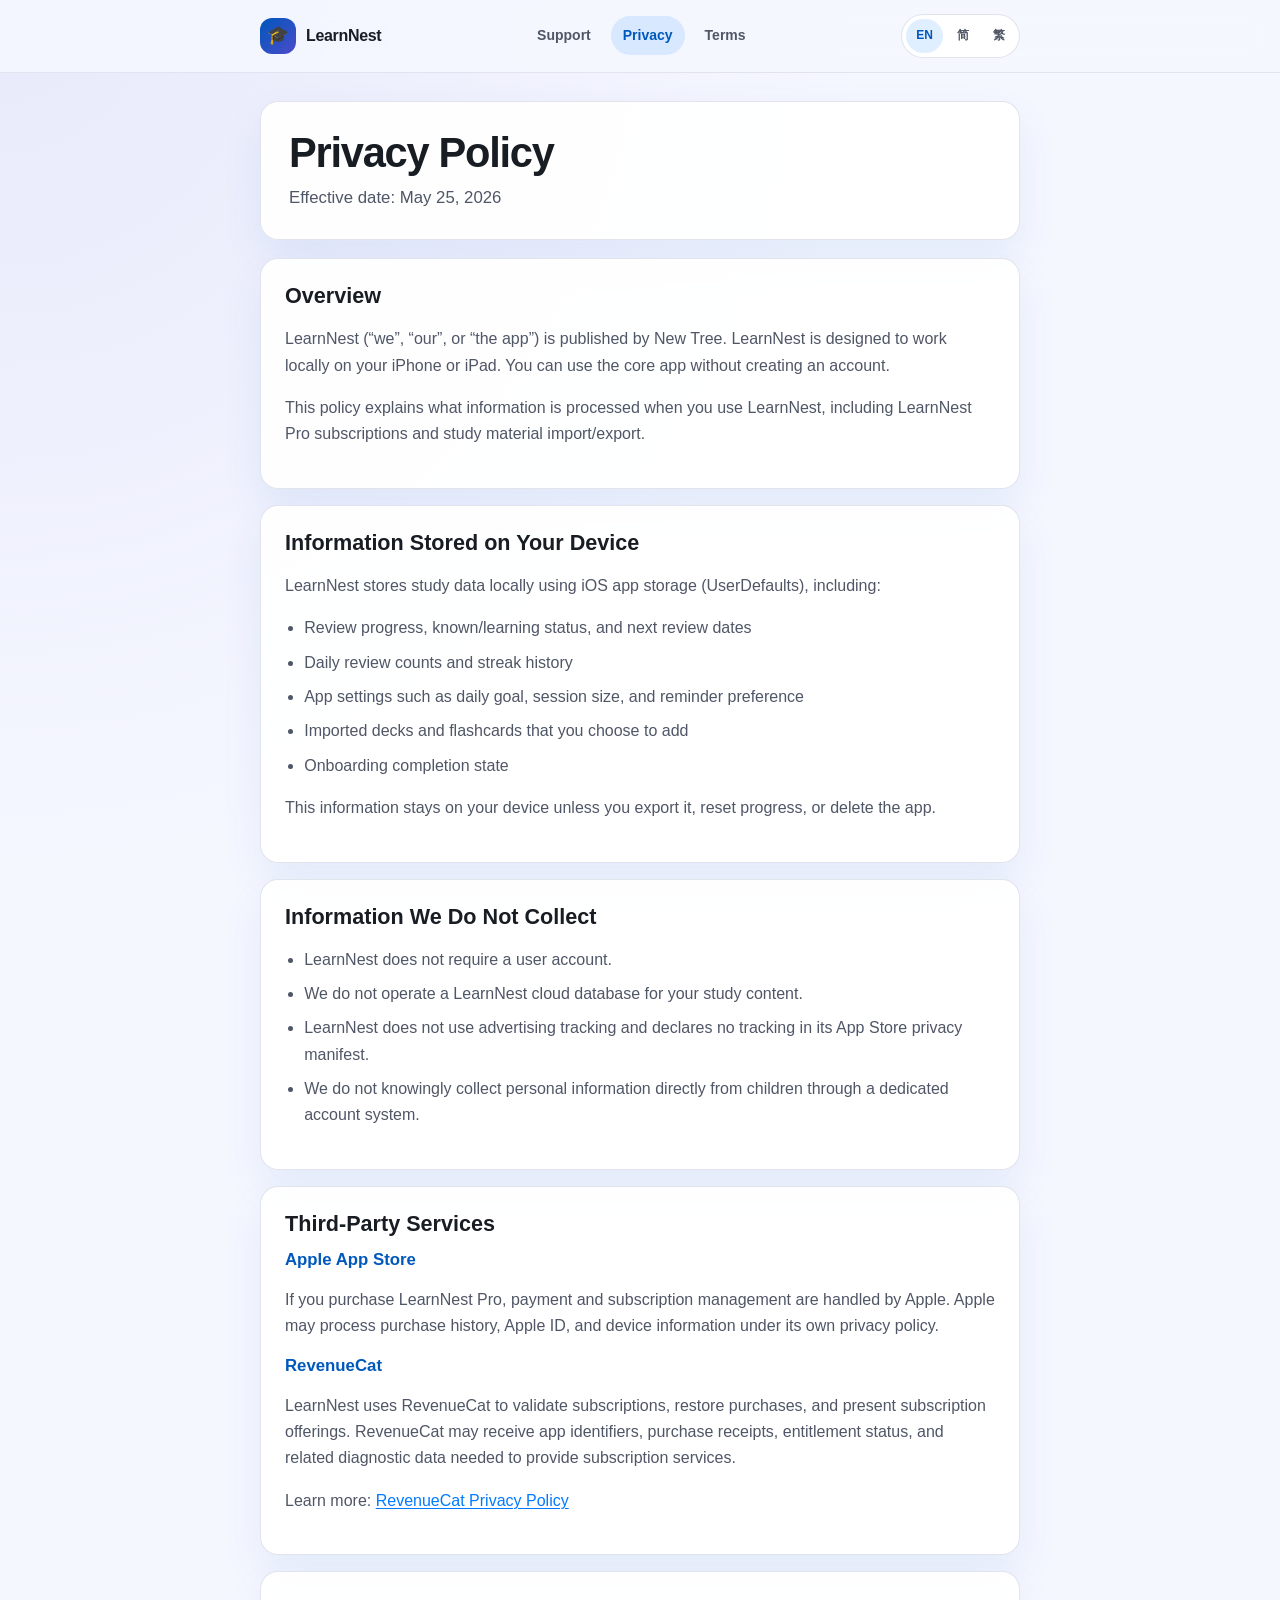
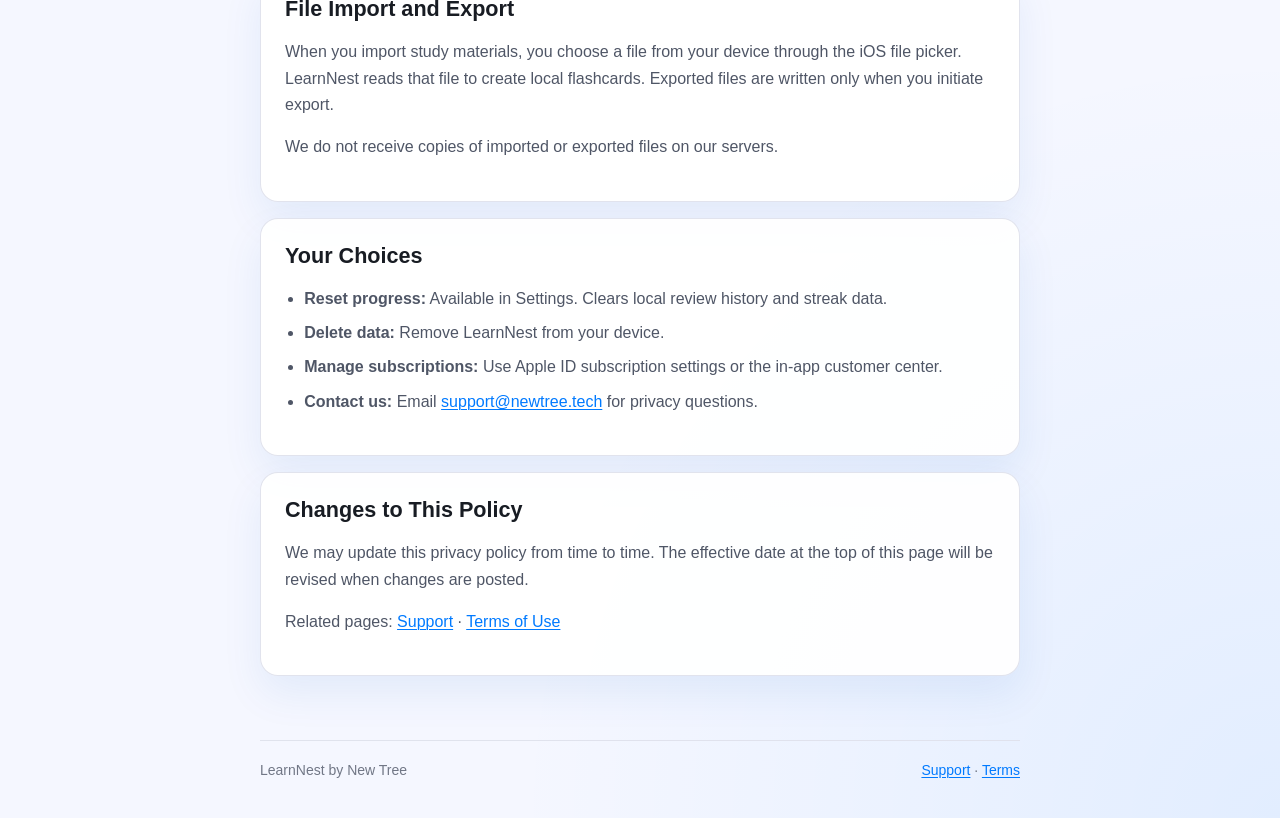
==== docs/privacy.html @ 3e52b4fb "Initial commit: LearnNest support site. Add static docs site with support, privacy, and terms pages " ====
<!DOCTYPE html>
<html lang="en">
<head>
  <meta charset="utf-8">
  <meta name="viewport" content="width=device-width, initial-scale=1">
  <title>LearnNest Privacy Policy</title>
  <meta name="description" content="Privacy policy for LearnNest on iOS.">
  <link rel="alternate" hreflang="en" href="privacy.html?lang=en">
  <link rel="alternate" hreflang="zh-Hans" href="privacy.html?lang=zh-Hans">
  <link rel="alternate" hreflang="zh-Hant" href="privacy.html?lang=zh-Hant">
  <link rel="stylesheet" href="css/site.css">
  <script defer src="js/site.js"></script>
</head>
<body>
  <header class="site-header">
    <div class="wrap">
      <a class="brand" href="index.html" data-localized-href="index.html">
        <span class="brand-mark" aria-hidden="true">🎓</span>
        <span>LearnNest</span>
      </a>
      <nav class="site-nav" aria-label="Site">
        <a href="index.html" data-localized-href="index.html" data-nav="support">Support</a>
        <a href="privacy.html" data-localized-href="privacy.html" aria-current="page" data-nav="privacy">Privacy</a>
        <a href="terms.html" data-localized-href="terms.html" data-nav="terms">Terms</a>
      </nav>
      <div class="lang-switcher" aria-label="Language">
        <button type="button" data-locale="en" aria-pressed="true">EN</button>
        <button type="button" data-locale="zh-Hans" aria-pressed="false">简</button>
        <button type="button" data-locale="zh-Hant" aria-pressed="false">繁</button>
      </div>
    </div>
  </header>

  <main class="wrap">
    <section class="hero" data-locale-content="en">
      <h1>Privacy Policy</h1>
      <p>Effective date: May 25, 2026</p>
    </section>
    <section class="hero" data-locale-content="zh-Hans" hidden>
      <h1>隐私政策</h1>
      <p>生效日期：2026 年 5 月 25 日</p>
    </section>
    <section class="hero" data-locale-content="zh-Hant" hidden>
      <h1>隱私權政策</h1>
      <p>生效日期：2026 年 5 月 25 日</p>
    </section>

    <article class="card" data-locale-content="en">
      <h2>Overview</h2>
      <p>LearnNest (“we”, “our”, or “the app”) is published by New Tree. LearnNest is designed to work locally on your iPhone or iPad. You can use the core app without creating an account.</p>
      <p>This policy explains what information is processed when you use LearnNest, including LearnNest Pro subscriptions and study material import/export.</p>
    </article>

    <article class="card" data-locale-content="zh-Hans" hidden>
      <h2>概述</h2>
      <p>学巢（LearnNest，“我们”或“本应用”）由 New Tree 发布。学巢设计为在您的 iPhone 或 iPad 上本地运行，核心功能无需创建账户。</p>
      <p>本政策说明您使用学巢（包括学巢 Pro 订阅与学习资料导入/导出）时会处理哪些信息。</p>
    </article>

    <article class="card" data-locale-content="zh-Hant" hidden>
      <h2>概述</h2>
      <p>學巢（LearnNest，「我們」或「本 App」）由 New Tree 發布。學巢設計為在您的 iPhone 或 iPad 上本地運作，核心功能無需建立帳號。</p>
      <p>本政策說明您使用學巢（包含學巢 Pro 訂閱與學習資料匯入/匯出）時會處理哪些資訊。</p>
    </article>

    <article class="card" data-locale-content="en">
      <h2>Information Stored on Your Device</h2>
      <p>LearnNest stores study data locally using iOS app storage (UserDefaults), including:</p>
      <ul>
        <li>Review progress, known/learning status, and next review dates</li>
        <li>Daily review counts and streak history</li>
        <li>App settings such as daily goal, session size, and reminder preference</li>
        <li>Imported decks and flashcards that you choose to add</li>
        <li>Onboarding completion state</li>
      </ul>
      <p>This information stays on your device unless you export it, reset progress, or delete the app.</p>
    </article>

    <article class="card" data-locale-content="zh-Hans" hidden>
      <h2>存储在您设备上的信息</h2>
      <p>学巢通过 iOS 本地存储（UserDefaults）保存学习数据，包括：</p>
      <ul>
        <li>复习进度、掌握/学习状态及下次复习时间</li>
        <li>每日复习次数与连续学习记录</li>
        <li>应用设置，如每日目标、单次学习数量和提醒偏好</li>
        <li>您主动导入的卡组与闪卡内容</li>
        <li>引导流程完成状态</li>
      </ul>
      <p>除非您主动导出、重置进度或删除应用，这些信息会保留在您的设备上。</p>
    </article>

    <article class="card" data-locale-content="zh-Hant" hidden>
      <h2>儲存在您裝置上的資訊</h2>
      <p>學巢透過 iOS 本地儲存（UserDefaults）保存學習資料，包括：</p>
      <ul>
        <li>複習進度、掌握/學習狀態及下次複習時間</li>
        <li>每日複習次數與連續學習紀錄</li>
        <li>App 設定，例如每日目標、單次學習數量與提醒偏好</li>
        <li>您主動匯入的卡組與閃卡內容</li>
        <li>引導流程完成狀態</li>
      </ul>
      <p>除非您主動匯出、重置進度或刪除 App，這些資訊會保留在您的裝置上。</p>
    </article>

    <article class="card" data-locale-content="en">
      <h2>Information We Do Not Collect</h2>
      <ul>
        <li>LearnNest does not require a user account.</li>
        <li>We do not operate a LearnNest cloud database for your study content.</li>
        <li>LearnNest does not use advertising tracking and declares no tracking in its App Store privacy manifest.</li>
        <li>We do not knowingly collect personal information directly from children through a dedicated account system.</li>
      </ul>
    </article>

    <article class="card" data-locale-content="zh-Hans" hidden>
      <h2>我们不收集的信息</h2>
      <ul>
        <li>学巢不要求用户注册账户。</li>
        <li>我们不会为您的学习内容运营学巢云端数据库。</li>
        <li>学巢不使用广告追踪，并在 App Store 隐私清单中声明不进行追踪。</li>
        <li>我们不会通过独立账户系统主动向儿童收集个人信息。</li>
      </ul>
    </article>

    <article class="card" data-locale-content="zh-Hant" hidden>
      <h2>我們不收集的資訊</h2>
      <ul>
        <li>學巢不要求使用者註冊帳號。</li>
        <li>我們不會為您的學習內容營運學巢雲端資料庫。</li>
        <li>學巢不使用廣告追蹤，並在 App Store 隱私清單中聲明不進行追蹤。</li>
        <li>我們不會透過獨立帳號系統主動向兒童收集個人資訊。</li>
      </ul>
    </article>

    <article class="card" data-locale-content="en">
      <h2>Third-Party Services</h2>
      <h3>Apple App Store</h3>
      <p>If you purchase LearnNest Pro, payment and subscription management are handled by Apple. Apple may process purchase history, Apple ID, and device information under its own privacy policy.</p>
      <h3>RevenueCat</h3>
      <p>LearnNest uses RevenueCat to validate subscriptions, restore purchases, and present subscription offerings. RevenueCat may receive app identifiers, purchase receipts, entitlement status, and related diagnostic data needed to provide subscription services.</p>
      <p>Learn more: <a href="https://www.revenuecat.com/privacy/" rel="noopener noreferrer">RevenueCat Privacy Policy</a></p>
    </article>

    <article class="card" data-locale-content="zh-Hans" hidden>
      <h2>第三方服务</h2>
      <h3>Apple App Store</h3>
      <p>若您购买学巢 Pro，付款与订阅管理由 Apple 处理。Apple 可能根据其隐私政策处理购买记录、Apple ID 和设备信息。</p>
      <h3>RevenueCat</h3>
      <p>学巢使用 RevenueCat 验证订阅、恢复购买并展示订阅方案。RevenueCat 可能接收应用标识、购买凭证、权益状态及提供订阅服务所需的诊断数据。</p>
      <p>了解更多：<a href="https://www.revenuecat.com/privacy/" rel="noopener noreferrer">RevenueCat 隐私政策</a></p>
    </article>

    <article class="card" data-locale-content="zh-Hant" hidden>
      <h2>第三方服務</h2>
      <h3>Apple App Store</h3>
      <p>若您購買學巢 Pro，付款與訂閱管理由 Apple 處理。Apple 可能依其隱私權政策處理購買紀錄、Apple ID 與裝置資訊。</p>
      <h3>RevenueCat</h3>
      <p>學巢使用 RevenueCat 驗證訂閱、恢復購買並顯示訂閱方案。RevenueCat 可能接收 App 識別資訊、購買憑證、權益狀態及提供訂閱服務所需的診斷資料。</p>
      <p>了解更多：<a href="https://www.revenuecat.com/privacy/" rel="noopener noreferrer">RevenueCat 隱私權政策</a></p>
    </article>

    <article class="card" data-locale-content="en">
      <h2>File Import and Export</h2>
      <p>When you import study materials, you choose a file from your device through the iOS file picker. LearnNest reads that file to create local flashcards. Exported files are written only when you initiate export.</p>
      <p>We do not receive copies of imported or exported files on our servers.</p>
    </article>

    <article class="card" data-locale-content="zh-Hans" hidden>
      <h2>文件导入与导出</h2>
      <p>导入学习资料时，您通过 iOS 文件选择器从设备中选择文件。学巢读取该文件并在本地创建闪卡。导出文件仅在您主动操作时生成。</p>
      <p>我们不会在我们的服务器上接收导入或导出文件的副本。</p>
    </article>

    <article class="card" data-locale-content="zh-Hant" hidden>
      <h2>檔案匯入與匯出</h2>
      <p>匯入學習資料時，您透過 iOS 檔案選擇器從裝置中選擇檔案。學巢讀取該檔案並在本地建立閃卡。匯出檔案僅在您主動操作時產生。</p>
      <p>我們不會在我們的伺服器上接收匯入或匯出檔案的副本。</p>
    </article>

    <article class="card" data-locale-content="en">
      <h2>Your Choices</h2>
      <ul>
        <li><strong>Reset progress:</strong> Available in Settings. Clears local review history and streak data.</li>
        <li><strong>Delete data:</strong> Remove LearnNest from your device.</li>
        <li><strong>Manage subscriptions:</strong> Use Apple ID subscription settings or the in-app customer center.</li>
        <li><strong>Contact us:</strong> Email <a href="mailto:support@newtree.tech">support@newtree.tech</a> for privacy questions.</li>
      </ul>
    </article>

    <article class="card" data-locale-content="zh-Hans" hidden>
      <h2>您的选择</h2>
      <ul>
        <li><strong>重置进度：</strong>可在设置中操作，清除本地复习记录与连续天数。</li>
        <li><strong>删除数据：</strong>从设备中删除学巢应用。</li>
        <li><strong>管理订阅：</strong>通过 Apple ID 订阅设置或应用内客服中心管理。</li>
        <li><strong>联系我们：</strong>隐私相关问题请发送邮件至 <a href="mailto:support@newtree.tech">support@newtree.tech</a>。</li>
      </ul>
    </article>

    <article class="card" data-locale-content="zh-Hant" hidden>
      <h2>您的選擇</h2>
      <ul>
        <li><strong>重置進度：</strong>可在設定中操作，清除本地複習紀錄與連續天數。</li>
        <li><strong>刪除資料：</strong>從裝置中刪除學巢 App。</li>
        <li><strong>管理訂閱：</strong>透過 Apple ID 訂閱設定或 App 內客服中心管理。</li>
        <li><strong>聯絡我們：</strong>隱私相關問題請寄信至 <a href="mailto:support@newtree.tech">support@newtree.tech</a>。</li>
      </ul>
    </article>

    <article class="card" data-locale-content="en">
      <h2>Changes to This Policy</h2>
      <p>We may update this privacy policy from time to time. The effective date at the top of this page will be revised when changes are posted.</p>
      <p>Related pages: <a href="index.html" data-localized-href="index.html">Support</a> · <a href="terms.html" data-localized-href="terms.html">Terms of Use</a></p>
    </article>

    <article class="card" data-locale-content="zh-Hans" hidden>
      <h2>政策变更</h2>
      <p>我们可能会不时更新本隐私政策。如有变更，将更新本页顶部的生效日期。</p>
      <p>相关页面：<a href="index.html" data-localized-href="index.html">技术支持</a> · <a href="terms.html" data-localized-href="terms.html">使用条款</a></p>
    </article>

    <article class="card" data-locale-content="zh-Hant" hidden>
      <h2>政策變更</h2>
      <p>我們可能會不時更新本隱私權政策。如有變更，將更新本頁頂端的生效日期。</p>
      <p>相關頁面：<a href="index.html" data-localized-href="index.html">技術支援</a> · <a href="terms.html" data-localized-href="terms.html">使用條款</a></p>
    </article>
  </main>

  <footer class="site-footer">
    <div class="wrap">
      <span data-footer-brand>LearnNest by New Tree</span>
      <span>
        <a href="index.html" data-localized-href="index.html" data-nav="support">Support</a>
        ·
        <a href="terms.html" data-localized-href="terms.html" data-nav="terms">Terms</a>
      </span>
    </div>
  </footer>
</body>
</html>
---- docs/css/site.css ----
:root {
  color-scheme: light;
  --bg: #f5f7ff;
  --surface: #ffffff;
  --surface-mid: #ececf9;
  --text: #181c23;
  --text-secondary: #4f5666;
  --outline: #717786;
  --primary: #0058bc;
  --primary-bright: #007aff;
  --secondary: #4c4aca;
  --success: #24b351;
  --shadow: 0 18px 40px rgba(0, 88, 188, 0.08);
  --radius: 18px;
  --max-width: 760px;
  --font: "SF Pro Text", "SF Pro Display", -apple-system, BlinkMacSystemFont, "Segoe UI", Roboto, "Helvetica Neue", Arial, "PingFang SC", "Hiragino Sans GB", "Microsoft YaHei", sans-serif;
}

* {
  box-sizing: border-box;
}

html {
  scroll-behavior: smooth;
}

body {
  margin: 0;
  font-family: var(--font);
  background:
    radial-gradient(circle at top left, rgba(76, 74, 202, 0.08), transparent 32%),
    radial-gradient(circle at bottom right, rgba(0, 122, 255, 0.08), transparent 28%),
    var(--bg);
  color: var(--text);
  line-height: 1.65;
}

a {
  color: var(--primary-bright);
  text-decoration-thickness: 1px;
  text-underline-offset: 2px;
}

a:hover {
  color: var(--primary);
}

.wrap {
  width: min(calc(100% - 32px), var(--max-width));
  margin: 0 auto;
}

.site-header {
  position: sticky;
  top: 0;
  z-index: 10;
  backdrop-filter: blur(14px);
  background: rgba(245, 247, 255, 0.88);
  border-bottom: 1px solid rgba(224, 226, 237, 0.9);
}

.site-header .wrap {
  display: flex;
  align-items: center;
  justify-content: space-between;
  gap: 16px;
  padding: 14px 0;
}

.brand {
  display: inline-flex;
  align-items: center;
  gap: 10px;
  color: var(--text);
  text-decoration: none;
  font-weight: 700;
  letter-spacing: -0.02em;
}

.brand-mark {
  width: 36px;
  height: 36px;
  border-radius: 12px;
  display: grid;
  place-items: center;
  background: linear-gradient(135deg, var(--primary), var(--secondary));
  color: #fff;
  font-size: 18px;
}

.site-nav {
  display: flex;
  flex-wrap: wrap;
  gap: 8px;
}

.site-nav a {
  color: var(--text-secondary);
  text-decoration: none;
  padding: 8px 12px;
  border-radius: 999px;
  font-size: 14px;
  font-weight: 600;
}

.site-nav a[aria-current="page"] {
  background: rgba(0, 122, 255, 0.12);
  color: var(--primary);
}

.lang-switcher {
  display: inline-flex;
  gap: 4px;
  padding: 4px;
  border-radius: 999px;
  background: var(--surface);
  border: 1px solid rgba(224, 226, 237, 0.95);
}

.lang-switcher button {
  border: 0;
  background: transparent;
  color: var(--text-secondary);
  font: inherit;
  font-size: 12px;
  font-weight: 700;
  padding: 7px 10px;
  border-radius: 999px;
  cursor: pointer;
}

.lang-switcher button[aria-pressed="true"] {
  background: rgba(0, 122, 255, 0.12);
  color: var(--primary);
}

main {
  padding: 28px 0 48px;
}

.hero,
.card {
  background: rgba(255, 255, 255, 0.92);
  border: 1px solid rgba(224, 226, 237, 0.95);
  border-radius: var(--radius);
  box-shadow: var(--shadow);
}

.hero {
  padding: 28px;
  margin-bottom: 18px;
}

.hero h1 {
  margin: 0 0 8px;
  font-size: clamp(2rem, 4vw, 2.6rem);
  line-height: 1.1;
  letter-spacing: -0.03em;
}

.hero p {
  margin: 0;
  color: var(--text-secondary);
  font-size: 1.05rem;
}

.card {
  padding: 24px;
  margin-bottom: 16px;
}

.card h2,
.card h3 {
  margin-top: 0;
  line-height: 1.25;
}

.card h2 {
  font-size: 1.35rem;
  margin-bottom: 12px;
}

.card h3 {
  font-size: 1.05rem;
  margin-bottom: 8px;
  color: var(--primary);
}

.card p,
.card li {
  color: var(--text-secondary);
}

.card ul,
.card ol {
  padding-left: 1.2rem;
}

.card li + li {
  margin-top: 8px;
}

.meta-grid {
  display: grid;
  grid-template-columns: repeat(auto-fit, minmax(180px, 1fr));
  gap: 12px;
  margin-top: 16px;
}

.meta-item {
  padding: 14px;
  border-radius: 14px;
  background: var(--surface-mid);
}

.meta-item strong {
  display: block;
  font-size: 12px;
  text-transform: uppercase;
  letter-spacing: 0.04em;
  color: var(--outline);
  margin-bottom: 4px;
}

.cta-row {
  display: flex;
  flex-wrap: wrap;
  gap: 10px;
  margin-top: 18px;
}

.button-link {
  display: inline-flex;
  align-items: center;
  justify-content: center;
  min-height: 44px;
  padding: 0 16px;
  border-radius: 12px;
  background: var(--primary-bright);
  color: #fff !important;
  text-decoration: none;
  font-weight: 700;
}

.button-link.secondary {
  background: rgba(0, 122, 255, 0.12);
  color: var(--primary) !important;
}

.site-footer {
  padding: 0 0 36px;
  color: var(--outline);
  font-size: 14px;
}

.site-footer .wrap {
  display: flex;
  flex-wrap: wrap;
  gap: 10px 18px;
  justify-content: space-between;
  border-top: 1px solid rgba(224, 226, 237, 0.95);
  padding-top: 18px;
}

[hidden] {
  display: none !important;
}

@media (max-width: 720px) {
  .site-header .wrap {
    flex-wrap: wrap;
  }

  .site-nav {
    order: 3;
    width: 100%;
  }

  .hero,
  .card {
    padding: 20px;
  }
}
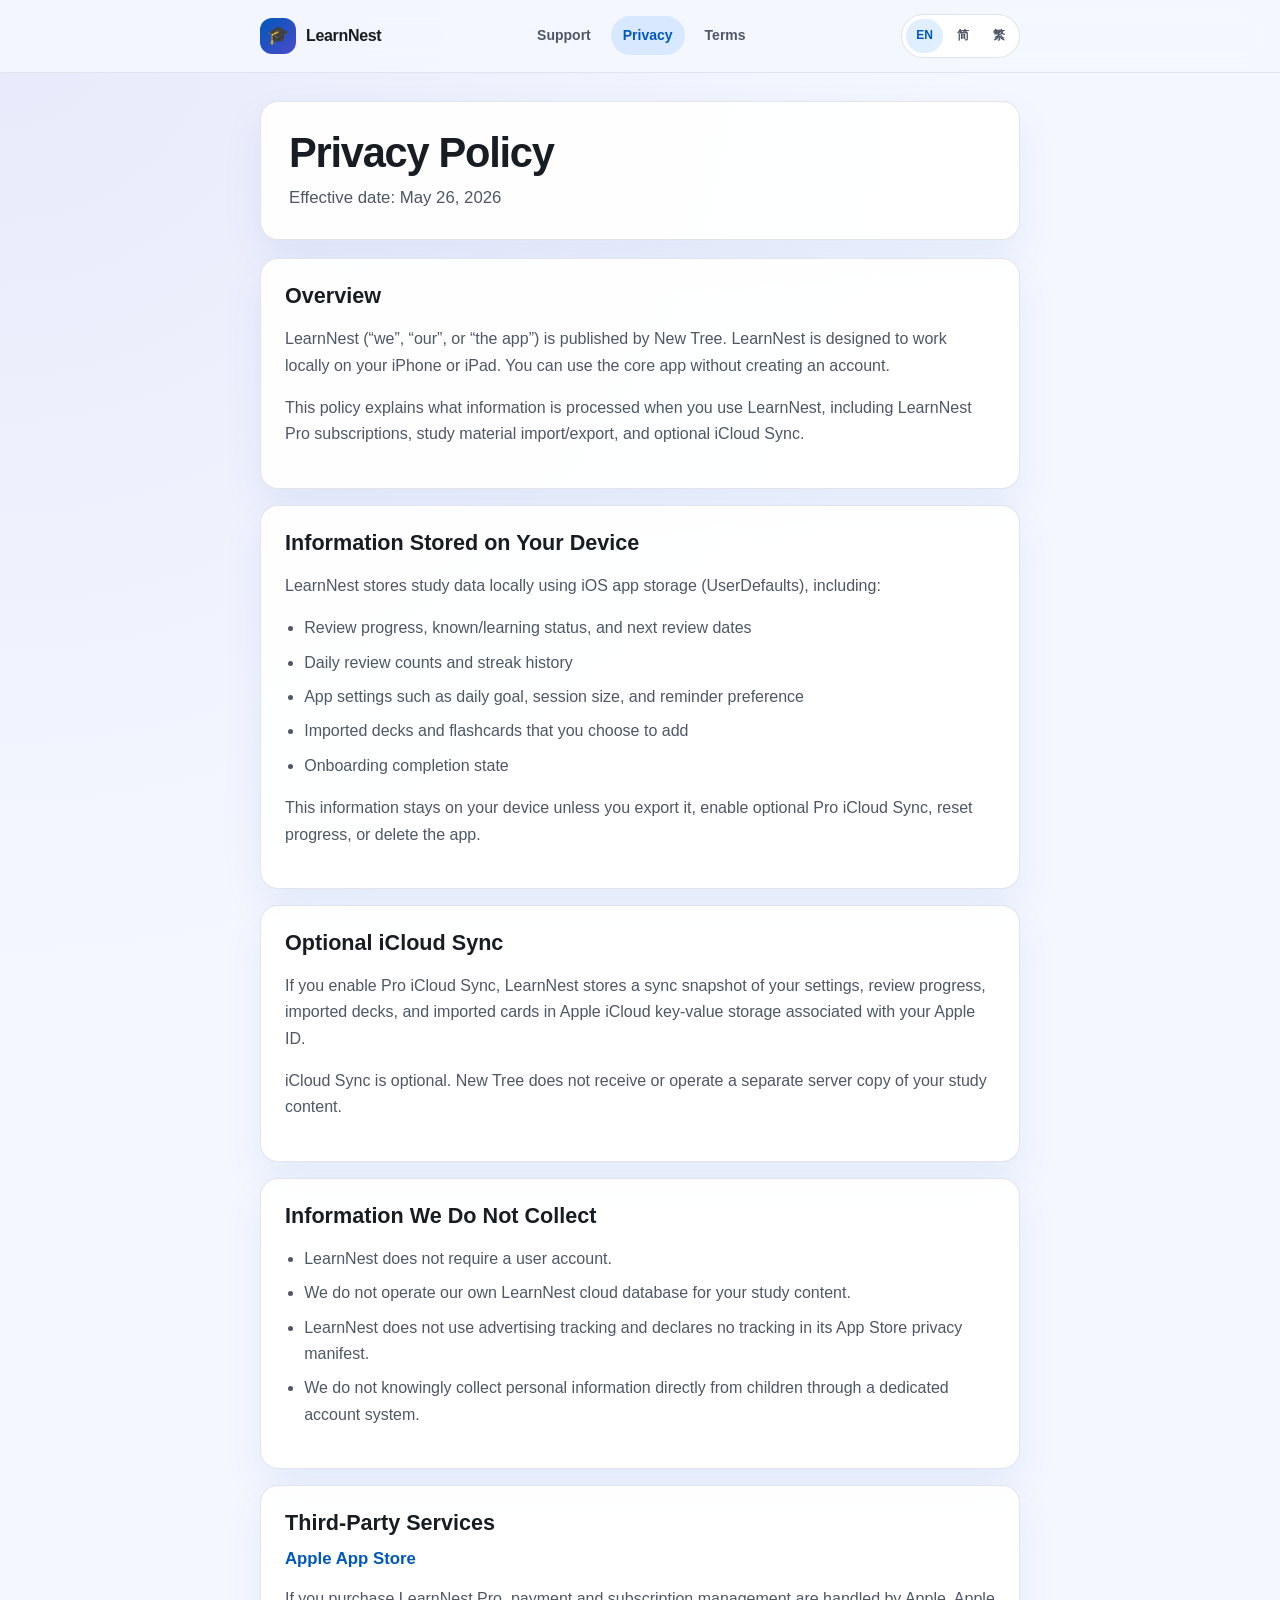
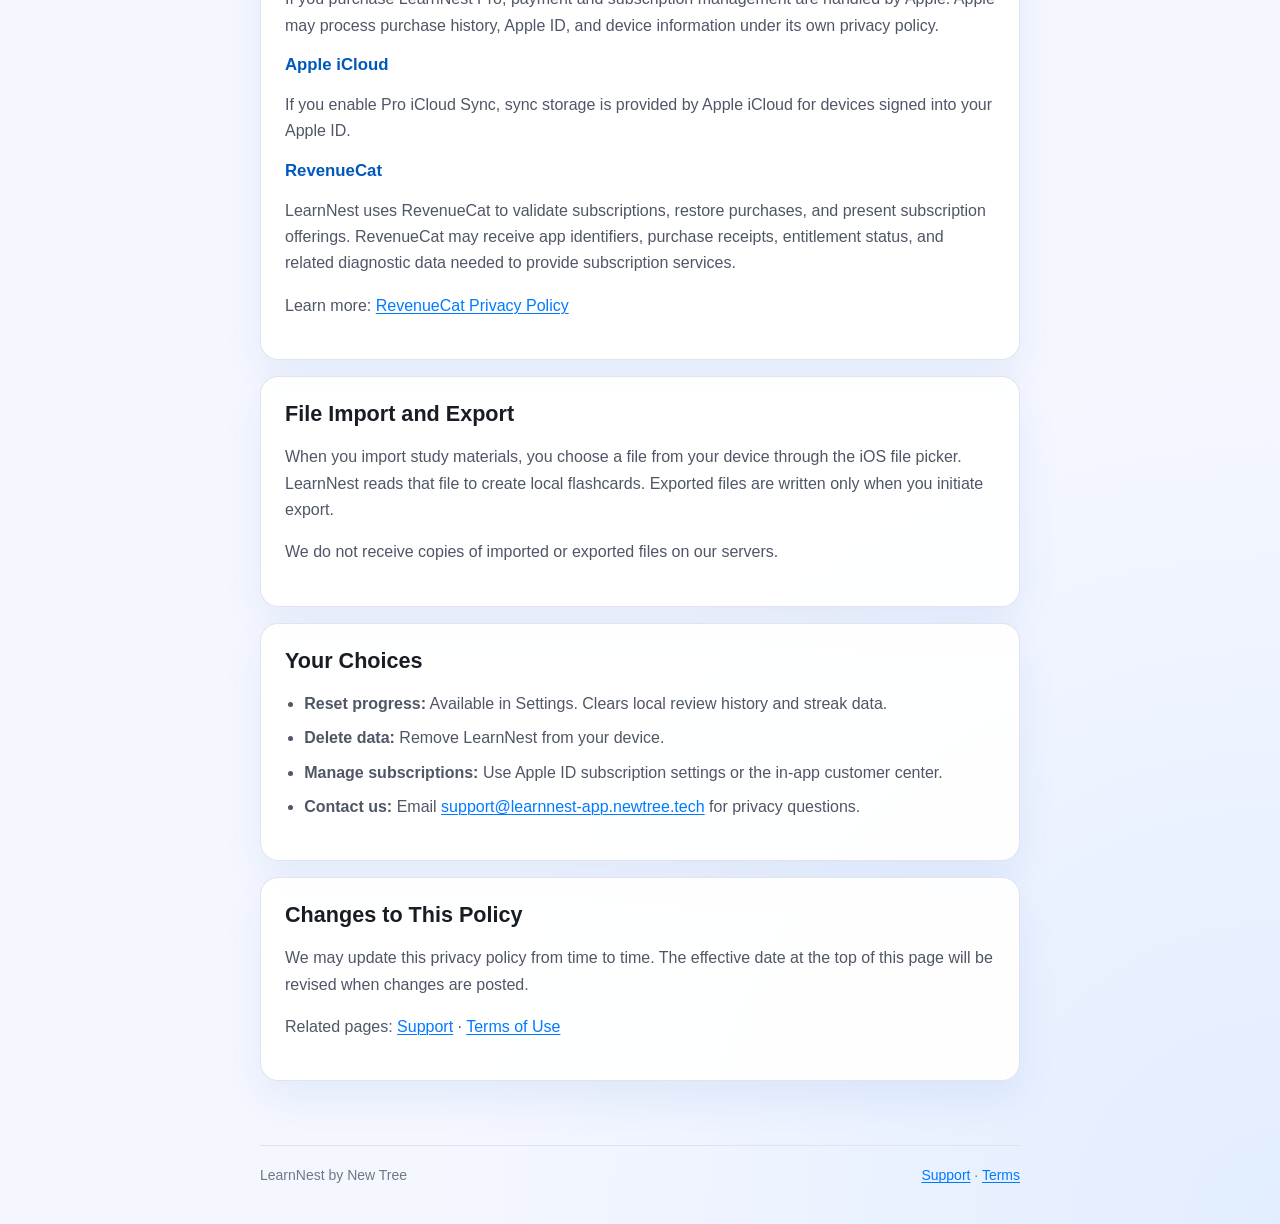
==== commit 64aa6bf4: "updated docs" ====
--- a/docs/privacy.html
+++ b/docs/privacy.html
@@ -34,33 +34,33 @@
   <main class="wrap">
     <section class="hero" data-locale-content="en">
       <h1>Privacy Policy</h1>
-      <p>Effective date: May 25, 2026</p>
+      <p>Effective date: May 26, 2026</p>
     </section>
     <section class="hero" data-locale-content="zh-Hans" hidden>
       <h1>隐私政策</h1>
-      <p>生效日期：2026 年 5 月 25 日</p>
+      <p>生效日期：2026 年 5 月 26 日</p>
     </section>
     <section class="hero" data-locale-content="zh-Hant" hidden>
       <h1>隱私權政策</h1>
-      <p>生效日期：2026 年 5 月 25 日</p>
+      <p>生效日期：2026 年 5 月 26 日</p>
     </section>
 
     <article class="card" data-locale-content="en">
       <h2>Overview</h2>
       <p>LearnNest (“we”, “our”, or “the app”) is published by New Tree. LearnNest is designed to work locally on your iPhone or iPad. You can use the core app without creating an account.</p>
-      <p>This policy explains what information is processed when you use LearnNest, including LearnNest Pro subscriptions and study material import/export.</p>
+      <p>This policy explains what information is processed when you use LearnNest, including LearnNest Pro subscriptions, study material import/export, and optional iCloud Sync.</p>
     </article>
 
     <article class="card" data-locale-content="zh-Hans" hidden>
       <h2>概述</h2>
       <p>学巢（LearnNest，“我们”或“本应用”）由 New Tree 发布。学巢设计为在您的 iPhone 或 iPad 上本地运行，核心功能无需创建账户。</p>
-      <p>本政策说明您使用学巢（包括学巢 Pro 订阅与学习资料导入/导出）时会处理哪些信息。</p>
+      <p>本政策说明您使用学巢（包括学巢 Pro 订阅、学习资料导入/导出与可选 iCloud 同步）时会处理哪些信息。</p>
     </article>
 
     <article class="card" data-locale-content="zh-Hant" hidden>
       <h2>概述</h2>
       <p>學巢（LearnNest，「我們」或「本 App」）由 New Tree 發布。學巢設計為在您的 iPhone 或 iPad 上本地運作，核心功能無需建立帳號。</p>
-      <p>本政策說明您使用學巢（包含學巢 Pro 訂閱與學習資料匯入/匯出）時會處理哪些資訊。</p>
+      <p>本政策說明您使用學巢（包含學巢 Pro 訂閱、學習資料匯入/匯出與可選 iCloud 同步）時會處理哪些資訊。</p>
     </article>
 
     <article class="card" data-locale-content="en">
@@ -73,7 +73,7 @@
         <li>Imported decks and flashcards that you choose to add</li>
         <li>Onboarding completion state</li>
       </ul>
-      <p>This information stays on your device unless you export it, reset progress, or delete the app.</p>
+      <p>This information stays on your device unless you export it, enable optional Pro iCloud Sync, reset progress, or delete the app.</p>
     </article>
 
     <article class="card" data-locale-content="zh-Hans" hidden>
@@ -86,7 +86,7 @@
         <li>您主动导入的卡组与闪卡内容</li>
         <li>引导流程完成状态</li>
       </ul>
-      <p>除非您主动导出、重置进度或删除应用，这些信息会保留在您的设备上。</p>
+      <p>除非您主动导出、启用可选 Pro iCloud 同步、重置进度或删除应用，这些信息会保留在您的设备上。</p>
     </article>
 
     <article class="card" data-locale-content="zh-Hant" hidden>
@@ -99,14 +99,32 @@
         <li>您主動匯入的卡組與閃卡內容</li>
         <li>引導流程完成狀態</li>
       </ul>
-      <p>除非您主動匯出、重置進度或刪除 App，這些資訊會保留在您的裝置上。</p>
+      <p>除非您主動匯出、啟用可選 Pro iCloud 同步、重置進度或刪除 App，這些資訊會保留在您的裝置上。</p>
+    </article>
+
+    <article class="card" data-locale-content="en">
+      <h2>Optional iCloud Sync</h2>
+      <p>If you enable Pro iCloud Sync, LearnNest stores a sync snapshot of your settings, review progress, imported decks, and imported cards in Apple iCloud key-value storage associated with your Apple ID.</p>
+      <p>iCloud Sync is optional. New Tree does not receive or operate a separate server copy of your study content.</p>
+    </article>
+
+    <article class="card" data-locale-content="zh-Hans" hidden>
+      <h2>可选 iCloud 同步</h2>
+      <p>如果您启用 Pro iCloud 同步，学巢会将应用设置、复习进度、已导入卡组和卡片的同步快照保存到与您 Apple ID 关联的 Apple iCloud 键值存储中。</p>
+      <p>iCloud 同步是可选功能。New Tree 不会接收或运营您的学习内容的单独服务器副本。</p>
+    </article>
+
+    <article class="card" data-locale-content="zh-Hant" hidden>
+      <h2>可選 iCloud 同步</h2>
+      <p>如果您啟用 Pro iCloud 同步，學巢會將 App 設定、複習進度、已匯入卡組和卡片的同步快照保存到與您 Apple ID 關聯的 Apple iCloud 鍵值儲存中。</p>
+      <p>iCloud 同步是可選功能。New Tree 不會接收或營運您的學習內容的單獨伺服器副本。</p>
     </article>
 
     <article class="card" data-locale-content="en">
       <h2>Information We Do Not Collect</h2>
       <ul>
         <li>LearnNest does not require a user account.</li>
-        <li>We do not operate a LearnNest cloud database for your study content.</li>
+        <li>We do not operate our own LearnNest cloud database for your study content.</li>
         <li>LearnNest does not use advertising tracking and declares no tracking in its App Store privacy manifest.</li>
         <li>We do not knowingly collect personal information directly from children through a dedicated account system.</li>
       </ul>
@@ -116,7 +134,7 @@
       <h2>我们不收集的信息</h2>
       <ul>
         <li>学巢不要求用户注册账户。</li>
-        <li>我们不会为您的学习内容运营学巢云端数据库。</li>
+        <li>我们不会为您的学习内容运营自己的学巢云端数据库。</li>
         <li>学巢不使用广告追踪，并在 App Store 隐私清单中声明不进行追踪。</li>
         <li>我们不会通过独立账户系统主动向儿童收集个人信息。</li>
       </ul>
@@ -126,7 +144,7 @@
       <h2>我們不收集的資訊</h2>
       <ul>
         <li>學巢不要求使用者註冊帳號。</li>
-        <li>我們不會為您的學習內容營運學巢雲端資料庫。</li>
+        <li>我們不會為您的學習內容營運自己的學巢雲端資料庫。</li>
         <li>學巢不使用廣告追蹤，並在 App Store 隱私清單中聲明不進行追蹤。</li>
         <li>我們不會透過獨立帳號系統主動向兒童收集個人資訊。</li>
       </ul>
@@ -136,6 +154,8 @@
       <h2>Third-Party Services</h2>
       <h3>Apple App Store</h3>
       <p>If you purchase LearnNest Pro, payment and subscription management are handled by Apple. Apple may process purchase history, Apple ID, and device information under its own privacy policy.</p>
+      <h3>Apple iCloud</h3>
+      <p>If you enable Pro iCloud Sync, sync storage is provided by Apple iCloud for devices signed into your Apple ID.</p>
       <h3>RevenueCat</h3>
       <p>LearnNest uses RevenueCat to validate subscriptions, restore purchases, and present subscription offerings. RevenueCat may receive app identifiers, purchase receipts, entitlement status, and related diagnostic data needed to provide subscription services.</p>
       <p>Learn more: <a href="https://www.revenuecat.com/privacy/" rel="noopener noreferrer">RevenueCat Privacy Policy</a></p>
@@ -145,6 +165,8 @@
       <h2>第三方服务</h2>
       <h3>Apple App Store</h3>
       <p>若您购买学巢 Pro，付款与订阅管理由 Apple 处理。Apple 可能根据其隐私政策处理购买记录、Apple ID 和设备信息。</p>
+      <h3>Apple iCloud</h3>
+      <p>若您启用 Pro iCloud 同步，同步存储由 Apple iCloud 为登录您 Apple ID 的设备提供。</p>
       <h3>RevenueCat</h3>
       <p>学巢使用 RevenueCat 验证订阅、恢复购买并展示订阅方案。RevenueCat 可能接收应用标识、购买凭证、权益状态及提供订阅服务所需的诊断数据。</p>
       <p>了解更多：<a href="https://www.revenuecat.com/privacy/" rel="noopener noreferrer">RevenueCat 隐私政策</a></p>
@@ -154,6 +176,8 @@
       <h2>第三方服務</h2>
       <h3>Apple App Store</h3>
       <p>若您購買學巢 Pro，付款與訂閱管理由 Apple 處理。Apple 可能依其隱私權政策處理購買紀錄、Apple ID 與裝置資訊。</p>
+      <h3>Apple iCloud</h3>
+      <p>若您啟用 Pro iCloud 同步，同步儲存由 Apple iCloud 為登入您 Apple ID 的裝置提供。</p>
       <h3>RevenueCat</h3>
       <p>學巢使用 RevenueCat 驗證訂閱、恢復購買並顯示訂閱方案。RevenueCat 可能接收 App 識別資訊、購買憑證、權益狀態及提供訂閱服務所需的診斷資料。</p>
       <p>了解更多：<a href="https://www.revenuecat.com/privacy/" rel="noopener noreferrer">RevenueCat 隱私權政策</a></p>
@@ -183,7 +207,7 @@
         <li><strong>Reset progress:</strong> Available in Settings. Clears local review history and streak data.</li>
         <li><strong>Delete data:</strong> Remove LearnNest from your device.</li>
         <li><strong>Manage subscriptions:</strong> Use Apple ID subscription settings or the in-app customer center.</li>
-        <li><strong>Contact us:</strong> Email <a href="mailto:support@newtree.tech">support@newtree.tech</a> for privacy questions.</li>
+        <li><strong>Contact us:</strong> Email <a href="mailto:support@learnnest-app.newtree.tech">support@learnnest-app.newtree.tech</a> for privacy questions.</li>
       </ul>
     </article>
 
@@ -193,7 +217,7 @@
         <li><strong>重置进度：</strong>可在设置中操作，清除本地复习记录与连续天数。</li>
         <li><strong>删除数据：</strong>从设备中删除学巢应用。</li>
         <li><strong>管理订阅：</strong>通过 Apple ID 订阅设置或应用内客服中心管理。</li>
-        <li><strong>联系我们：</strong>隐私相关问题请发送邮件至 <a href="mailto:support@newtree.tech">support@newtree.tech</a>。</li>
+        <li><strong>联系我们：</strong>隐私相关问题请发送邮件至 <a href="mailto:support@learnnest-app.newtree.tech">support@learnnest-app.newtree.tech</a>。</li>
       </ul>
     </article>
 
@@ -203,7 +227,7 @@
         <li><strong>重置進度：</strong>可在設定中操作，清除本地複習紀錄與連續天數。</li>
         <li><strong>刪除資料：</strong>從裝置中刪除學巢 App。</li>
         <li><strong>管理訂閱：</strong>透過 Apple ID 訂閱設定或 App 內客服中心管理。</li>
-        <li><strong>聯絡我們：</strong>隱私相關問題請寄信至 <a href="mailto:support@newtree.tech">support@newtree.tech</a>。</li>
+        <li><strong>聯絡我們：</strong>隱私相關問題請寄信至 <a href="mailto:support@learnnest-app.newtree.tech">support@learnnest-app.newtree.tech</a>。</li>
       </ul>
     </article>
 
